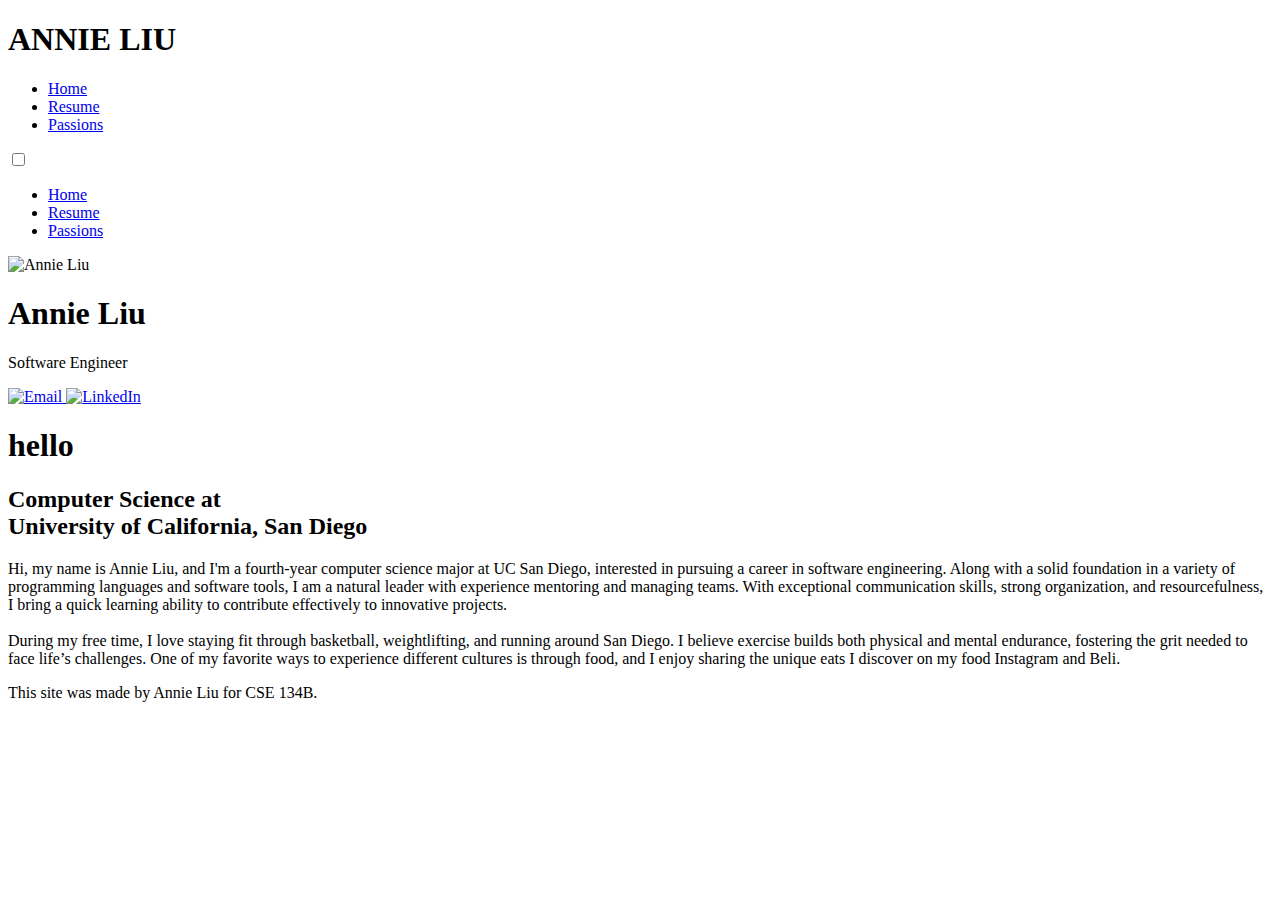
==== index.html @ 300740ce "adding html" ====
<!DOCTYPE html>
<html lang="en">
<head>
    <meta charset="UTF-8">
    <meta name="viewport" content="width=device-width, initial-scale=1.0">
    <title>Annie Liu</title>
    <link rel="icon" href="assets/butterfly.svg" type="image/svg">
    <link rel="stylesheet" href="styles/globals.css">
    <link rel="stylesheet" href="styles/navbar.css">
    <link rel="stylesheet" href="styles/home.css">
</head>
<body>

    <header class="navbar">
        <h1>ANNIE LIU</h1>
        
        <nav>
            <!-- Regular menu -->
            <ul class="desktop-bar">
                <li><a href="index.html">Home</a></li>
                <li><a href="resume.html">Resume</a></li>
                <li><a href="passions.html">Passions</a></li>
            </ul>

            <!-- Hamburger menu (Visible on smaller screens) -->
            <input type="checkbox" id="menu-toggle">
            <label for="menu-toggle" class="hamburger">
                <span></span>
                <span></span>
                <span></span>
            </label>

            <ul class="mobile-menu">
                <li><a href="index.html">Home</a></li>
                <li><a href="resume.html">Resume</a></li>
                <li><a href="passions.html">Passions</a></li>
            </ul>

        </nav>
    </header>
        

    <main>
        <div class="hero-section">
            <section class="profile-card">
                <img src="assets/profile.jpg" alt="Annie Liu" >
                <h1>Annie Liu</h1>
                <p>Software Engineer</p>
                <div class="profile-card-footer">
                    <a href="mailto:anniejiaqiliu@gmail.com" class="icon-circle">
                        <img src="assets/email.svg" alt="Email">
                    </a>
                    <a href="https://linkedin.com/in/anniejiaqiliu" class="icon-circle">
                        <img src="assets/linkedin.svg" alt="LinkedIn">
                    </a>
                </div>
            </section>
    
            <section class="about-section">
                <h1>hello</h1>
                <h2>
                    Computer Science at <br>
                    University of California, San Diego
                </h2>
                <p>
                    Hi, my name is Annie Liu, and I'm a fourth-year computer science major at UC San Diego, interested in pursuing a career in software engineering. Along with a solid foundation in a variety of programming languages and software tools, I am a natural leader with experience mentoring and managing teams. With exceptional communication skills, strong organization, and resourcefulness, I bring a quick learning ability to contribute effectively to innovative projects.<br><br>
                    During my free time, I love staying fit through basketball, weightlifting, and running around San Diego. I believe exercise builds both physical and mental endurance, fostering the grit needed to face life’s challenges. One of my favorite ways to experience different cultures is through food, and I enjoy sharing the unique eats I discover on my food Instagram and Beli.
                </p>
            </section>
        </section>
        
    </main>

    <footer>
       <p>This site was made by Annie Liu for CSE 134B.</p>
    </footer>

</body>
</html>
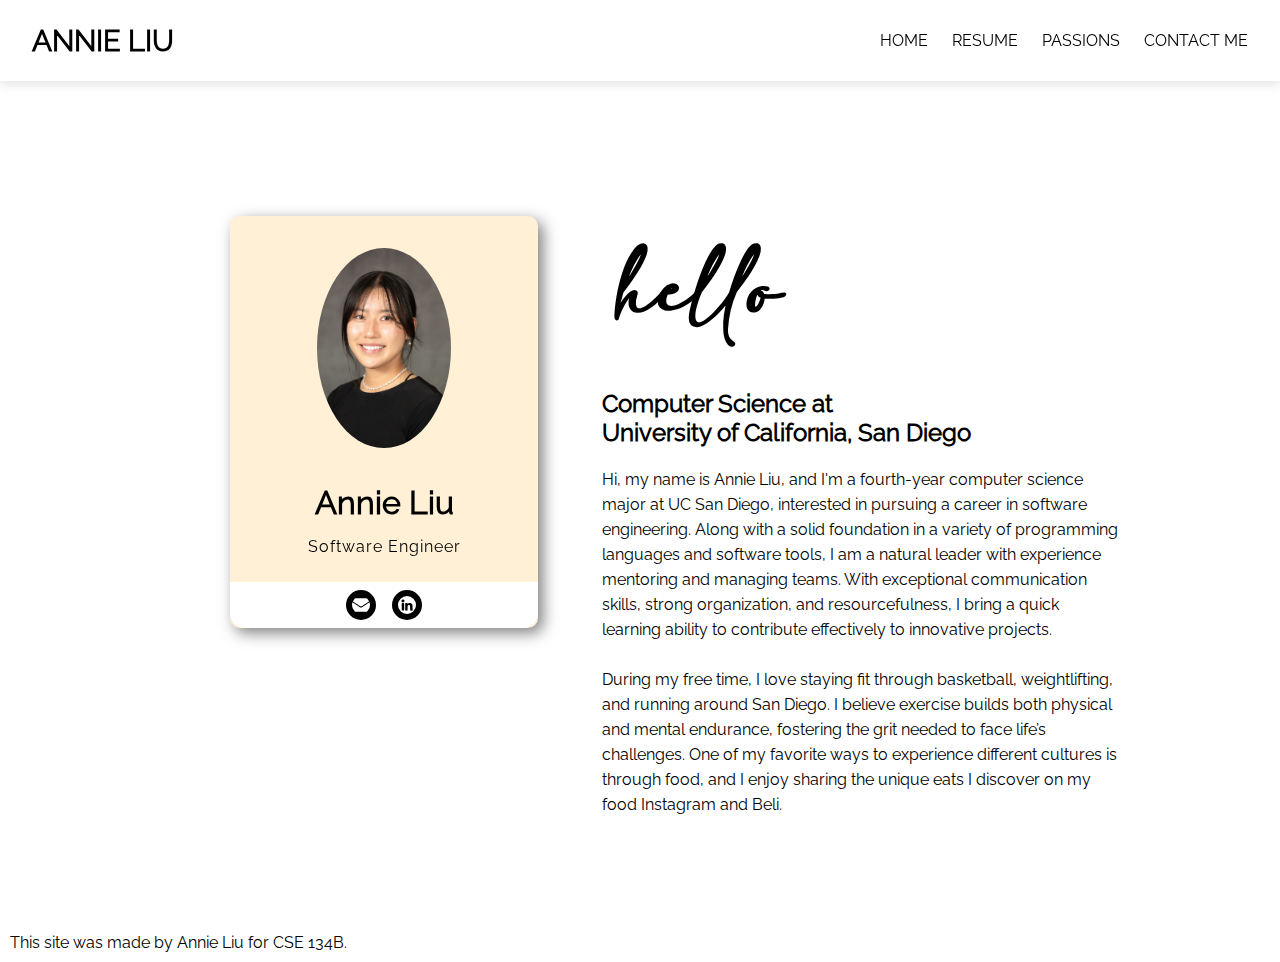
==== commit 5f8f46a1: "finish part 1 and 2" ====
--- a/index.html
+++ b/index.html
@@ -20,6 +20,7 @@
                 <li><a href="index.html">Home</a></li>
                 <li><a href="resume.html">Resume</a></li>
                 <li><a href="passions.html">Passions</a></li>
+                <li><a href="contact.html">Contact Me</a></li>
             </ul>
 
             <!-- Hamburger menu (Visible on smaller screens) -->
@@ -34,6 +35,7 @@
                 <li><a href="index.html">Home</a></li>
                 <li><a href="resume.html">Resume</a></li>
                 <li><a href="passions.html">Passions</a></li>
+                <li><a href="contact.html">Contact Me</a></li>
             </ul>
 
         </nav>
--- a/styles/globals.css
+++ b/styles/globals.css
@@ -0,0 +1,54 @@
+/* @import url('https://fonts.googleapis.com/css2?family=Stalemate&display=swap');
+@import url('https://fonts.googleapis.com/css2?family=Raleway:wght@300;400;600&display=swap'); */
+
+@font-face {
+    font-family: 'Adelia';
+    src: url('../fonts/adelia.woff2') format('woff2'),
+         url('../fonts/adelia.woff') format('woff');
+    font-weight: normal;
+    font-style: normal;
+}
+
+@font-face {
+    font-family: 'Raleway';
+    src: url('../fonts/raleway.woff2') format('woff2'), 
+         url('../fonts/raleway.woff') format('woff'); 
+    font-weight: normal;
+    font-style: normal;
+}
+
+:root {
+    --font-primary: 'Raleway';
+    --font-heading: 'Adelia';
+    --secondary-color: color(display-p3 0.992 0.945 0.851); 
+    --hover-color-dark: color(display-p3 0.69 0.53 0.75); 
+    --hover-color-light: color(display-p3 0.88 0.78 0.92); 
+}
+
+
+* {
+    box-sizing: border-box;
+    font-family: var(--font-primary);
+}
+
+.page-header {
+    font-family: var(--font-heading);
+}
+
+main {
+    flex: 1;
+}
+
+body {
+    display: flex;
+    flex-direction: column;
+}
+
+footer {
+    padding: 10px !important;
+}
+
+footer p {
+    margin: 0;
+    padding: 0;
+}--- a/styles/navbar.css
+++ b/styles/navbar.css
@@ -0,0 +1,120 @@
+/* Navigation Bar */
+.navbar {
+    position: fixed;  /* Keeps it at the top */
+    top: 0;
+    left: 0;
+    width: 100%;
+    background: #fff; /* White background */
+    box-shadow: 0 4px 10px rgba(0, 0, 0, 0.1); /* Adds a subtle shadow */
+    padding: 1rem 2rem;
+    /*padding-right: 50px; */
+    margin: 0;
+    display: flex;
+    justify-content: space-between;
+    align-items: center;
+    z-index: 1000; /* Ensures it stays on top */
+    text-transform: uppercase;
+    min-height: 9vh;
+}
+
+/* Title */
+.navbar h1 {
+    font-size: 1.8rem;
+    font-weight: bold;
+    margin: 0;
+}
+
+/* Desktop View */
+nav {
+    display: flex;
+}
+
+.desktop-bar {
+    display: flex;
+    list-style: none;
+    gap: 1.5rem;
+    margin: 0;
+    padding: 0;
+}
+
+.desktop-bar a { 
+    text-decoration: none;
+    color: black;
+    font-size: 1rem;
+    font-weight: 500;
+    transition: color 0.3s ease;
+}
+
+.desktop-bar a:hover {
+    color: var(--hover-color-dark); /* Change color on hover */
+}
+
+/* Mobile Menu (Hidden by Default) */
+.mobile-menu {
+    display: none;
+    flex-direction: column;
+    position: absolute;
+    top: 70px;
+    left: 0;
+    width: 100%;
+    background-color: var(--hover-color-dark);
+    list-style: none;
+    padding: 0;
+    margin: 0;
+}
+
+.mobile-menu li {
+    text-align: center;
+    padding: 10px;
+}
+
+.mobile-menu a {
+    text-decoration: none;
+    color: white;
+    padding: 10px 15px;
+    display: block;
+}
+
+.mobile-menu a:hover {
+    color: black;
+    background-color: var(--hover-color-light);
+}
+
+/* Hamburger Icon */
+.hamburger {
+    display: none;
+    flex-direction: column;
+    cursor: pointer;
+    margin-left: auto;
+    position: relative;
+}
+
+.hamburger span {
+    background: rgb(0, 0, 0);
+    height: 4px;
+    width: 30px;
+    margin: 5px;
+    /* margin-right: 50px; */
+    transition: 0.4s;
+}
+
+/* Hide Checkbox */
+#menu-toggle {
+    display: none;
+}
+
+/* Responsive Styles */
+@media (max-width: 768px) {
+    .desktop-bar {
+        display: none; /* Hide Full Menu */
+    }
+
+    .hamburger {
+        display: flex; /* Show Hamburger */
+    }
+
+    /* Show Mobile Menu when Checkbox is Checked */
+    #menu-toggle:checked ~ .mobile-menu {
+        display: flex;
+    }
+}
--- a/styles/home.css
+++ b/styles/home.css
@@ -0,0 +1,168 @@
+body {
+    margin: 0;
+    padding-top: 10dvh;
+    height: 100dvh;
+}
+
+h1 {
+    font-size: 2rem;
+    margin: 1rem;
+}
+
+.mobile-title {
+    display: none;
+    justify-content: center;
+    font-family: var(--font-heading);
+    font-size: 4rem;
+    padding-top: 20px;
+}
+
+.hero-section {
+    display: flex;
+    align-items: flex-start;
+    justify-content: flex-end;
+    padding: 10dvh 10dvw;
+    position: relative;
+}
+
+@keyframes fadeInUp {
+    from {
+        opacity: 0;
+        transform: translateY(30px);
+    }
+    to {
+        opacity: 1;
+        transform: translateY(0);
+    }
+}
+
+.profile-card {
+    background: var(--secondary-color); 
+    padding: 2rem 0 0 0;
+    border-radius: 10px;
+    box-shadow: 5px 5px 15px rgba(0, 0, 0, 0.5);
+    text-align: center;
+    width: 30%;
+    min-width: 300px;
+    max-width: 500px;
+    margin: 4dvh 0 2dvh 2dvw;
+    flex-direction: column;
+    position: sticky;
+    top: 0;
+    left: 10%;
+    z-index: 2;
+    transition: transform 0.3s ease-in-out, box-shadow 0.3s ease-in-out;
+    animation: fadeInUp 0.8s ease-in-out;
+}
+
+.profile-card:hover {
+    transform: scale(1.05); 
+    box-shadow: 8px 8px 20px rgba(0, 0, 0, 0.3);
+}
+
+.profile-card img {
+    height: 200px;
+    border-radius: 50%;
+    object-fit: cover;
+    margin-bottom: 1rem;
+}
+
+.profile-card p {
+    font-size: 1rem;
+    letter-spacing: 1px;
+    margin-top: 0px;
+    padding-bottom: 10px;
+}
+
+.profile-card-footer {
+    background: white;
+    display: flex;
+    justify-content: center;
+    width: 100%;
+    border-top-left-radius: 0px;
+    border-top-right-radius: 0px;
+    border-bottom-left-radius: 15px;
+    border-bottom-right-radius: 15px;
+    margin-top: 0px; 
+}
+
+.icon-circle {
+    display: flex;
+    align-items: center;
+    justify-content: center;
+    width: 30px; 
+    height: 30px;
+    border-radius: 50%;
+    background: black; 
+    transition: background 0.3s ease-in-out;
+    overflow: hidden;
+    margin: 0.5rem;
+    padding: 0rem;
+}
+
+.icon-circle:hover {
+    background: var(--hover-color-dark);
+}
+
+.icon-circle img {
+    width: 60%; 
+    height: 60%;
+    margin: 0px;
+    object-fit: contain; 
+    filter: invert(1); 
+}
+
+.about-section {
+    position: relative;
+    width: 60%;
+    padding: 0 2rem 0 4rem;
+    box-sizing: border-box;
+    z-index: 1; 
+}
+
+.about-section h1 {
+    margin-top: 2rem;
+    font-family: var(--font-heading);
+    font-size: 4rem;
+}
+
+.about-section h2 {
+    font-size: 1.5rem;
+}
+
+.about-section p {
+    line-height: 25px;
+}
+
+
+@media (max-width: 820px) {
+    .mobile-title {
+        display: flex;
+    }
+    .hero-section {
+        flex-direction: column;
+        align-items: center; 
+        justify-content: center;
+        flex-wrap: wrap;
+        padding: 0;
+    }
+
+    .about-section {
+        padding: 0;
+    }
+
+    .buttons {
+        justify-content: center;
+    }
+
+    .profile-card {
+        left: 0;
+        margin: 10%;
+        position: relative;
+    }
+
+    .about-section {
+        text-align: center;
+        width: 80%;
+    }
+}
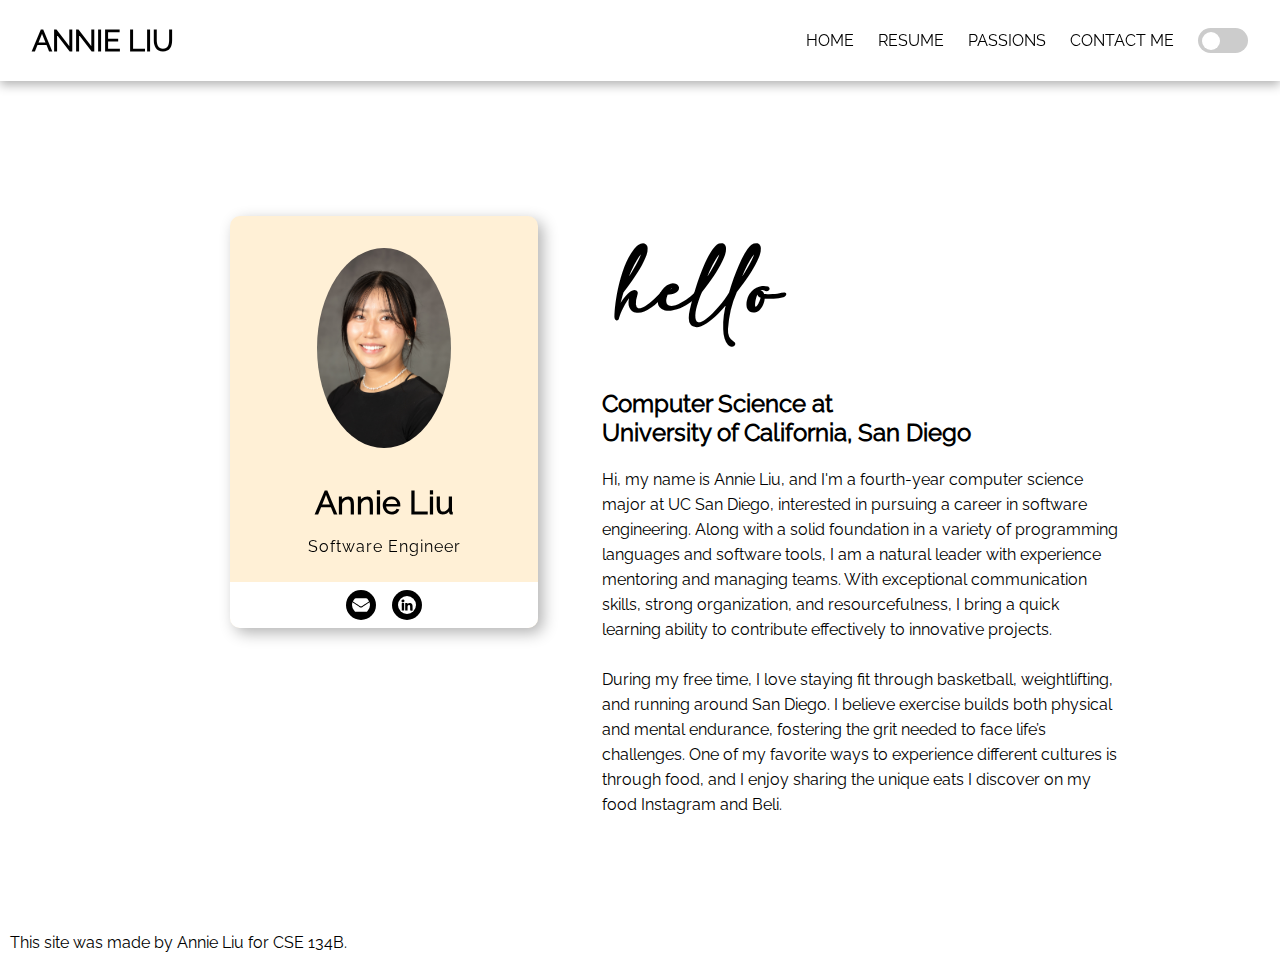
==== commit 7aaf8677: "finished" ====
--- a/index.html
+++ b/index.html
@@ -10,35 +10,42 @@
     <link rel="stylesheet" href="styles/home.css">
 </head>
 <body>
+    <script src="scripts/dark-mode.js"></script>
 
     <header class="navbar">
         <h1>ANNIE LIU</h1>
         
-        <nav>
-            <!-- Regular menu -->
-            <ul class="desktop-bar">
-                <li><a href="index.html">Home</a></li>
-                <li><a href="resume.html">Resume</a></li>
-                <li><a href="passions.html">Passions</a></li>
-                <li><a href="contact.html">Contact Me</a></li>
-            </ul>
+        <!-- <div class="nav-container"> -->
+            <nav>
+                <!-- Regular menu -->
+                <ul class="desktop-bar">
+                    <li><a href="index.html">Home</a></li>
+                    <li><a href="resume.html">Resume</a></li>
+                    <li><a href="passions.html">Passions</a></li>
+                    <li><a href="contact.html">Contact Me</a></li>
+                </ul>
+    
+                <!-- Hamburger menu (Visible on smaller screens) -->
+                <input type="checkbox" id="menu-toggle">
+                <label for="menu-toggle" class="hamburger">
+                    <span></span>
+                    <span></span>
+                    <span></span>
+                </label>
+    
+                <ul class="mobile-menu">
+                    <li><a href="index.html">Home</a></li>
+                    <li><a href="resume.html">Resume</a></li>
+                    <li><a href="passions.html">Passions</a></li>
+                    <li><a href="contact.html">Contact Me</a></li>
+                </ul>
 
-            <!-- Hamburger menu (Visible on smaller screens) -->
-            <input type="checkbox" id="menu-toggle">
-            <label for="menu-toggle" class="hamburger">
-                <span></span>
-                <span></span>
-                <span></span>
-            </label>
+                <label class="light-dark-switch" id="toggle">
+                    <input type="checkbox" id="toggle-switch">
+                    <span class="slider"></span>
+                </label>
+            </nav>
 
-            <ul class="mobile-menu">
-                <li><a href="index.html">Home</a></li>
-                <li><a href="resume.html">Resume</a></li>
-                <li><a href="passions.html">Passions</a></li>
-                <li><a href="contact.html">Contact Me</a></li>
-            </ul>
-
-        </nav>
     </header>
         
 
--- a/styles/globals.css
+++ b/styles/globals.css
@@ -20,15 +20,43 @@
 :root {
     --font-primary: 'Raleway';
     --font-heading: 'Adelia';
-    --secondary-color: color(display-p3 0.992 0.945 0.851); 
     --hover-color-dark: color(display-p3 0.69 0.53 0.75); 
     --hover-color-light: color(display-p3 0.88 0.78 0.92); 
+
+    --light-color-bg: white;
+    --light-font-main: black;
+    --light-card-color: #FFF0D6; 
+    --light-box-shadow: rgba(0, 0, 0, 0.3);
+    --light-box-shadow-light: rgba(0, 0, 0, 0.1);
+    --light-fail-color: red;
+    --light-success-color: green;
+    --light-info-color: gray;
+
+    --dark-color-bg: black;
+    --dark-font-main: white;
+    --dark-card-color: #89785b;
+    --dark-box-shadow: rgba(255, 255, 255, 0.9);
+    --dark-box-shadow-light: rgba(255, 255, 255, 0.5);
+    --dark-fail-color: rgb(255, 105, 105);
+    --dark-success-color: rgb(80, 255, 80);
+    --dark-info-color: rgb(198, 198, 198);
+
+    --color-bg: var(--light-color-bg);
+    --font-color: var(--light-font-main);
+    --card-color: var(--light-card-color);
+    --box-shadow: var(--light-box-shadow);
+    --box-shadow-light: var(--light-box-shadow-light);
+    --fail-color: var(--light-fail-color);
+    --success-color: var(--light-success-color);
+    --info-color: var(--light-info-color);
 }
 
 
 * {
     box-sizing: border-box;
     font-family: var(--font-primary);
+    /* background-color: var(--light-color-bg);
+    color: var(--light-font-main); */
 }
 
 .page-header {
@@ -42,6 +70,8 @@
 body {
     display: flex;
     flex-direction: column;
+    background-color: var(--color-bg);
+    color: var(--font-color);
 }
 
 footer {
@@ -51,4 +81,6 @@
 footer p {
     margin: 0;
     padding: 0;
-}+}
+
+.js-dependent { display: none; }--- a/styles/navbar.css
+++ b/styles/navbar.css
@@ -4,10 +4,10 @@
     top: 0;
     left: 0;
     width: 100%;
-    background: #fff; /* White background */
-    box-shadow: 0 4px 10px rgba(0, 0, 0, 0.1); /* Adds a subtle shadow */
+    background: var(--color-bg); /* White background */
+    color: var(--font-color);
+    box-shadow: 0 4px 10px var(--box-shadow); /* Adds a subtle shadow */
     padding: 1rem 2rem;
-    /*padding-right: 50px; */
     margin: 0;
     display: flex;
     justify-content: space-between;
@@ -24,6 +24,13 @@
     margin: 0;
 }
 
+.nav-container {
+    display: flex;
+    align-items: center;
+    justify-content: space-between;
+    width: 100%;
+}
+
 /* Desktop View */
 nav {
     display: flex;
@@ -35,11 +42,13 @@
     gap: 1.5rem;
     margin: 0;
     padding: 0;
+    margin-right: 1.5rem;
+    align-items: center;
 }
 
 .desktop-bar a { 
     text-decoration: none;
-    color: black;
+    color: var(--font-main);
     font-size: 1rem;
     font-weight: 500;
     transition: color 0.3s ease;
@@ -61,6 +70,7 @@
     list-style: none;
     padding: 0;
     margin: 0;
+    margin-right: 1.5rem;
 }
 
 .mobile-menu li {
@@ -90,12 +100,11 @@
 }
 
 .hamburger span {
-    background: rgb(0, 0, 0);
     height: 4px;
     width: 30px;
     margin: 5px;
-    /* margin-right: 50px; */
     transition: 0.4s;
+    background-color: var(--font-color);
 }
 
 /* Hide Checkbox */
@@ -111,6 +120,7 @@
 
     .hamburger {
         display: flex; /* Show Hamburger */
+        margin-right: 1rem;
     }
 
     /* Show Mobile Menu when Checkbox is Checked */
@@ -118,3 +128,52 @@
         display: flex;
     }
 }
+
+
+
+/* ----------- toggle switch ------------- */
+.light-dark-switch {
+    position: relative;
+    display: none;
+    width: 50px;
+    height: 25px;
+    align-self: center;
+}
+
+.light-dark-switch input {
+    opacity: 0;
+    width: 0;
+    height: 0;
+}
+
+.slider {
+    position: absolute;
+    cursor: pointer;
+    top: 0;
+    left: 0;
+    right: 0;
+    bottom: 0;
+    background-color: #ccc;
+    transition: .4s;
+    border-radius: 25px;
+}
+
+.slider:before {
+    position: absolute;
+    content: "";
+    height: 18px;
+    width: 18px;
+    left: 4px;
+    bottom: 3.5px;
+    background-color: var(--color-bg);
+    transition: .4s;
+    border-radius: 50%;
+}
+
+input:checked + .slider {
+    background-color: var(--hover-color-dark);
+}
+
+input:checked + .slider:before {
+    transform: translateX(24px);
+}--- a/styles/home.css
+++ b/styles/home.css
@@ -2,6 +2,8 @@
     margin: 0;
     padding-top: 10dvh;
     height: 100dvh;
+    background-color: var(--color-bg);
+    color: var(--font-color);
 }
 
 h1 {
@@ -37,10 +39,10 @@
 }
 
 .profile-card {
-    background: var(--secondary-color); 
+    background: var(--card-color); 
     padding: 2rem 0 0 0;
     border-radius: 10px;
-    box-shadow: 5px 5px 15px rgba(0, 0, 0, 0.5);
+    box-shadow: 5px 5px 15px var(--box-shadow);
     text-align: center;
     width: 30%;
     min-width: 300px;
@@ -53,11 +55,12 @@
     z-index: 2;
     transition: transform 0.3s ease-in-out, box-shadow 0.3s ease-in-out;
     animation: fadeInUp 0.8s ease-in-out;
+    color: var(--font-color) !important;
 }
 
 .profile-card:hover {
     transform: scale(1.05); 
-    box-shadow: 8px 8px 20px rgba(0, 0, 0, 0.3);
+    box-shadow: 8px 8px 20px var(--box-shadow);
 }
 
 .profile-card img {
@@ -81,8 +84,8 @@
     width: 100%;
     border-top-left-radius: 0px;
     border-top-right-radius: 0px;
-    border-bottom-left-radius: 15px;
-    border-bottom-right-radius: 15px;
+    border-bottom-left-radius: 10px;
+    border-bottom-right-radius: 10px;
     margin-top: 0px; 
 }
 
